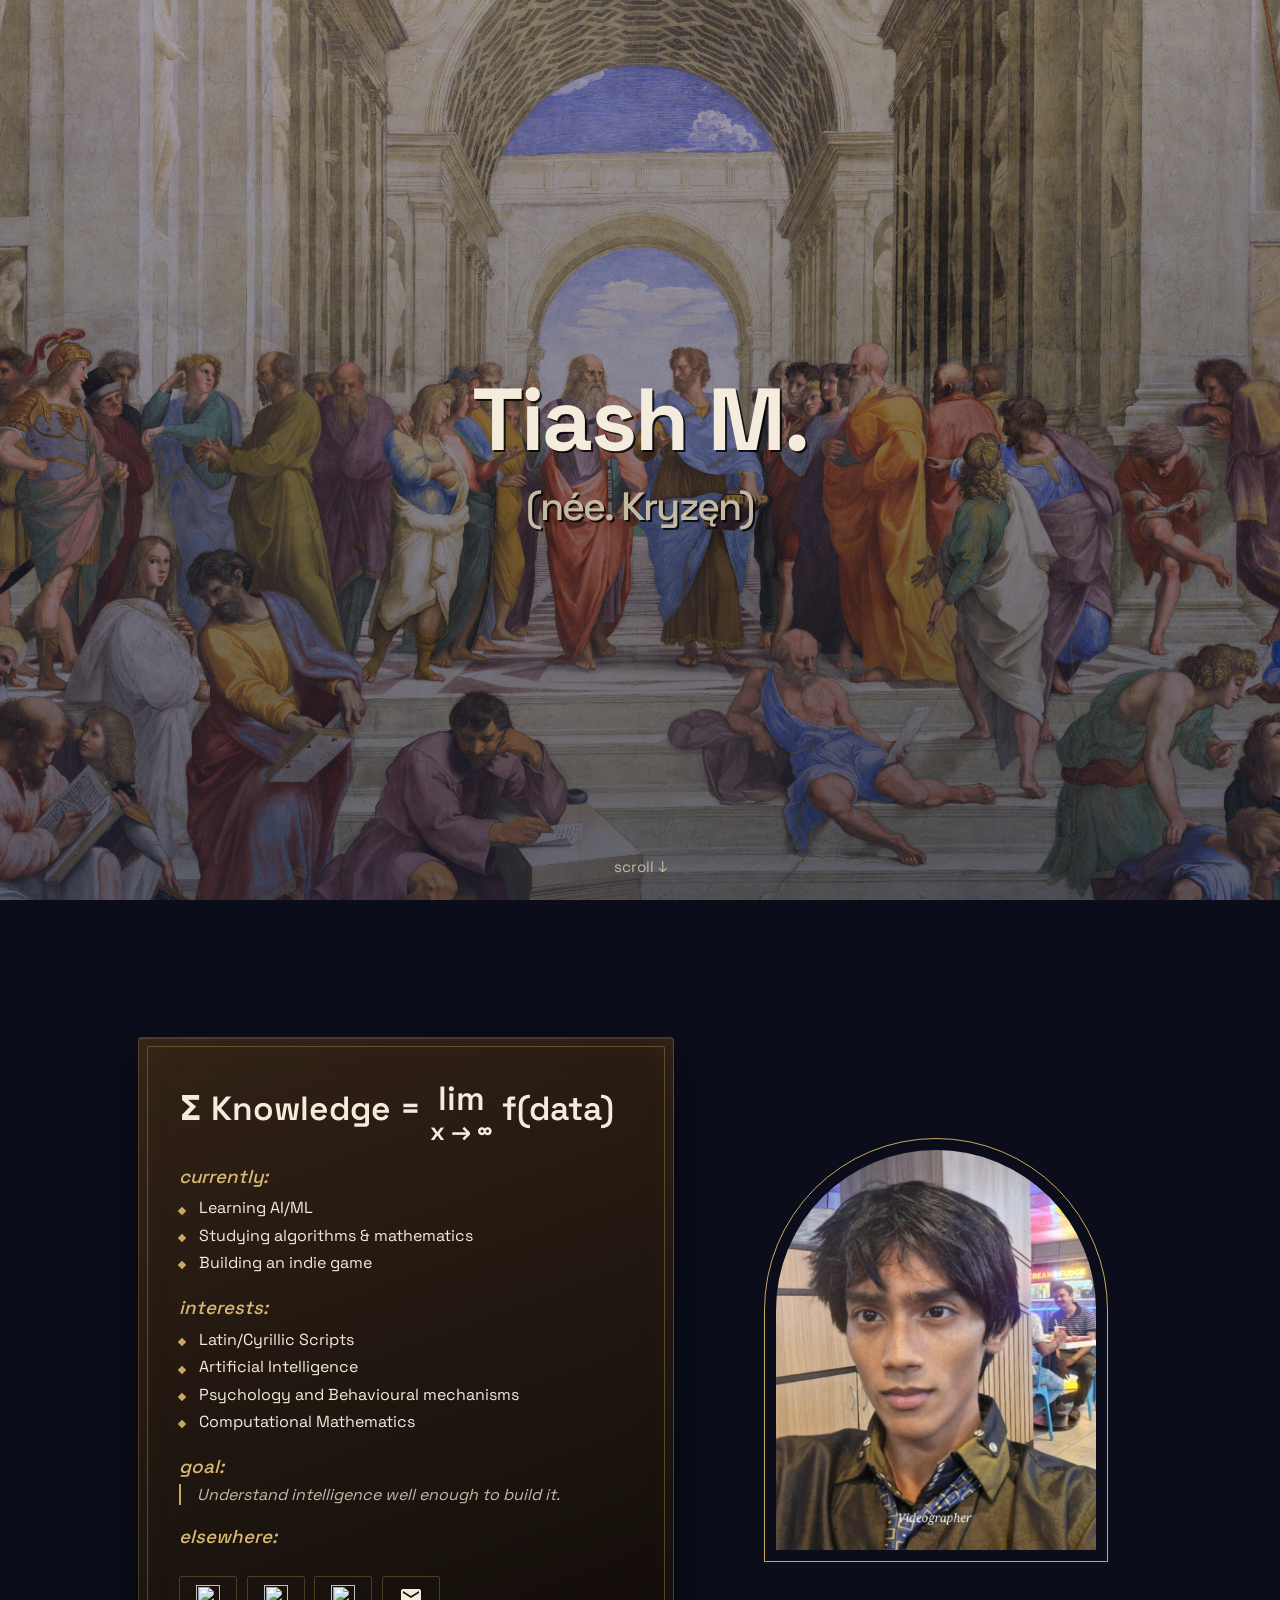
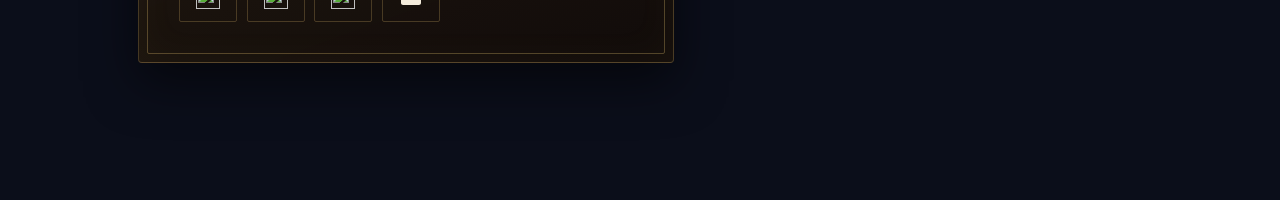
==== index.html @ 487437c9 "first commit" ====
<!DOCTYPE html>
<html lang="en">

<head>
    <meta charset="UTF-8">
    <meta name="viewport" content="width=device-width, initial-scale=1">
    <title>Neuralized</title>
    <link rel="icon"
        href="data:image/svg+xml,<svg xmlns='http://www.w3.org/2000/svg' viewBox='0 0 100 100'><text y='.9em' font-size='90'>🧠</text></svg>">
    <link rel="preconnect" href="https://fonts.googleapis.com">
    <link rel="preconnect" href="https://fonts.gstatic.com" crossorigin>
    <link href="https://fonts.googleapis.com/css2?family=Space+Grotesk:wght@400;500;700&display=swap" rel="stylesheet">
    <link rel="preload" as="image" href="assets/bg.jpg" fetchpriority="high">
    <link rel="stylesheet" href="style.css">
    <script>
        if ('scrollRestoration' in history) history.scrollRestoration = 'manual';
    </script>
</head>

<body>
    <main>
        <section id="hero">
            <h1 id="intro">Tiash M. <span>(née. Kryzęn)</span></h1>
            <a id="scroll-hint" href="#portfolio" aria-label="Scroll to details">scroll ↓</a>
        </section>

        <section id="portfolio">
            <div id="details" class="reveal from-left">
                <h2>Σ Knowledge = <div
                        style="display: inline-flex; flex-direction: column; align-items: center; vertical-align: middle;">
                        <span>lim</span>
                        <span style="font-size: 0.75em; line-height: 1;">x &rarr; &infin;</span>
                    </div> f(data)</h2>

                <h3><em>currently:</em></h3>
                <ul>
                    <li>Learning AI/ML</li>
                    <li>Studying algorithms &amp; mathematics</li>
                    <li>Building an indie game</li>
                </ul>

                <h3><em>interests:</em></h3>
                <ul>
                    <li>Latin/Cyrillic Scripts</li>
                    <li>Artificial Intelligence</li>
                    <li>Psychology and Behavioural mechanisms</li>
                    <li>Computational Mathematics</li>
                </ul>

                <h3><em>goal:</em></h3>
                <blockquote>Understand intelligence well enough to build it.</blockquote>
                <h3><em>elsewhere:</em></h3>
                <nav id="socials" aria-label="Social links">
                    <a href="https://codeforces.com/profile/neuralized" target="_blank" rel="noopener"
                        aria-label="Codeforces">
                        <img src="https://cdn.simpleicons.org/codeforces" alt="" width="24" height="24">
                    </a>
                    <a href="https://github.com/Neuralized3" target="_blank" rel="noopener" aria-label="GitHub">
                        <img src="https://cdn.simpleicons.org/github/white" alt="" width="24" height="24">
                    </a> <a href="https://monkeytype.com/profile/neuralized" target="_blank" rel="noopener"
                        aria-label="Monkeytype">
                        <img src="https://cdn.simpleicons.org/monkeytype" alt="" width="24" height="24">
                    </a>
                    <a href="mailto:officiallyneuralized@gmail.com" aria-label="Email">
                        <!-- Mail icon using standard SVG -->
                        <svg width="24" height="24" viewBox="0 0 24 24" fill="currentColor" aria-hidden="true">
                            <path
                                d="M20 4H4c-1.1 0-1.99.9-1.99 2L2 18c0 1.1.9 2 2 2h16c1.1 0 2-.9 2-2V6c0-1.1-.9-2-2-2zm0 4l-8 5-8-5V6l8 5 8-5v2z" />
                        </svg>
                    </a>
                </nav>
            </div>

            <figure id="pic" class="reveal from-right">
                <img src="assets/pfp.jpg" alt="Tiash M." decoding="async">
            </figure>
        </section>
    </main>

    <script>
        (() => {
            const reveals = document.querySelectorAll('.reveal');
            const portfolio = document.getElementById('portfolio');
            const reduce = matchMedia('(prefers-reduced-motion: reduce)').matches;

            document.getElementById('scroll-hint').addEventListener('click', (e) => {
                e.preventDefault();
                portfolio.scrollIntoView({ behavior: reduce ? 'auto' : 'smooth' });
            });

            if (!('IntersectionObserver' in window)) {
                reveals.forEach((el) => el.classList.add('show'));
                return;
            }

            const revealIO = new IntersectionObserver((entries, io) => {
                for (const e of entries) {
                    if (!e.isIntersecting) continue;
                    e.target.classList.add('show');
                    io.unobserve(e.target);
                }
            }, { threshold: 0.2 });
            reveals.forEach((el) => revealIO.observe(el));

            new IntersectionObserver(([e]) => {
                document.body.classList.toggle('dim', e.intersectionRatio < 0.5);
            }, { threshold: 0.5 }).observe(document.getElementById('hero'));
        })();
    </script>
</body>

</html>
---- style.css ----
*,
*::before,
*::after {
    padding: 0;
    margin: 0;
    box-sizing: border-box;
}

:root {
    --ink: #f4ecdc;
    --muted: #c4b9a3;
    --accent: #d9b871;
    --gold: #c9a961;
    --gold-soft: rgba(201, 169, 97, 0.35);
    --border: rgba(201, 169, 97, 0.28);
}

body {
    font-family: "Space Grotesk", system-ui, -apple-system, "Segoe UI", sans-serif;
    color: var(--ink);
    background: #0b0e1a;
}

main {
    overflow-x: clip;
}

body::before,
body::after {
    content: "";
    position: fixed;
    top: 0;
    left: 0;
    width: 100%;
    height: 100vh;
    height: 100lvh;
    pointer-events: none;
}

body::before {
    z-index: -2;
    background:
        linear-gradient(rgba(6, 9, 20, 0.35), rgba(6, 9, 20, 0.6)),
        url("assets/bg.jpg") center / cover no-repeat;
}

body::after {
    z-index: -1;
    background: #050813;
    opacity: 0;
    transition: opacity 0.6s ease;
}

body.dim::after {
    opacity: 0.45;
}

#hero,
#portfolio {
    min-height: 100vh;
    min-height: 100svh;
}

#hero {
    display: flex;
    flex-direction: column;
    align-items: center;
    justify-content: center;
    text-align: center;
    padding: 2rem 1.25rem;
    position: relative;
}

#intro {
    font-size: clamp(2.25rem, 9vw, 5.5rem);
    font-weight: 700;
    line-height: 1.1;
    letter-spacing: -0.02em;
    text-shadow: 2px 2px 0 rgba(0, 0, 0, 0.8);
    animation: rise 1s ease-out both;
}

#intro span {
    display: block;
    margin-top: 0.4em;
    font-size: 0.45em;
    font-weight: 500;
    color: var(--muted);
}

#scroll-hint {
    position: absolute;
    bottom: calc(1.5rem + env(safe-area-inset-bottom, 0px));
    color: var(--muted);
    text-decoration: none;
    font-size: 0.95rem;
    animation: bob 2s ease-in-out infinite;
}

body.dim #scroll-hint {
    animation-play-state: paused;
}

#portfolio {
    width: 100%;
    max-width: 1100px;
    margin: 0 auto;
    padding: clamp(2rem, 6vh, 4rem) clamp(1.25rem, 6vw, 3rem);
    display: grid;
    grid-template-columns: 1.3fr 1fr;
    gap: 3.5rem;
    align-items: center;
    align-content: center;
}

#details {
    position: relative;
    padding: clamp(1.5rem, 3.5vw, 2.5rem);
    background: linear-gradient(160deg, rgba(60, 40, 22, 0.78), rgba(18, 12, 8, 0.88));
    border: 1px solid var(--border);
    border-radius: 4px;
    box-shadow:
        0 18px 50px rgba(0, 0, 0, 0.55),
        inset 0 1px 0 rgba(255, 236, 190, 0.12),
        inset 0 0 40px rgba(201, 169, 97, 0.05);
}

#details::before {
    content: "";
    position: absolute;
    inset: 8px;
    border: 1px solid var(--gold-soft);
    border-radius: 2px;
    pointer-events: none;
}

#details h2 {
    font-size: clamp(1.4rem, 3.2vw, 2.1rem);
    line-height: 1.25;
    margin-bottom: 1.25rem;
    font-weight: 600;
}

#details h3 {
    margin: 1.25rem 0 0.4rem;
    font-weight: 500;
    color: var(--accent);
}

#details ul {
    list-style: none;
}

#details li {
    padding: 0.2rem 0 0.2rem 1.25rem;
    position: relative;
}

#details li::before {
    content: "";
    position: absolute;
    left: 0;
    top: 0.85em;
    width: 6px;
    height: 6px;
    transform: rotate(45deg);
    background: var(--gold);
}

blockquote {
    padding-left: 1rem;
    border-left: 2px solid var(--gold);
    color: var(--muted);
    font-style: italic;
}

#socials {
    display: flex;
    flex-wrap: wrap;
    gap: 0.6rem;
    margin-top: 1.75rem;
}

#socials a {
    padding: 0.5rem 1rem;
    border: 1px solid var(--border);
    border-radius: 2px;
    color: var(--ink);
    text-decoration: none;
    font-size: 0.95rem;
    transition: background 0.2s, color 0.2s, border-color 0.2s;
}

#socials a:hover,
#socials a:focus-visible {
    background: var(--gold);
    border-color: var(--gold);
    color: #14100a;
    outline: none;
}

#pic {
    position: relative;
    width: min(100%, 320px);
    margin: 0 auto;
}

#pic img {
    display: block;
    width: 100%;
    aspect-ratio: 4 / 5;
    object-fit: cover;
    object-position: center 20%;
    border-radius: 999px 999px 0 0;
}

#pic::after {
    content: "";
    position: absolute;
    inset: -12px;
    border: 1px solid var(--gold);
    border-radius: 999px 999px 0 0;
    pointer-events: none;
}

.reveal {
    opacity: 0;
    transition: opacity 0.8s ease, transform 0.8s ease;
}
.from-left  { transform: translateX(-60px); }
.from-right { transform: translateX(60px); }
.reveal.show {
    opacity: 1;
    transform: none;
}
#pic.reveal { transition-delay: 0.15s; }

@keyframes rise {
    from { opacity: 0; transform: translateY(20px); }
    to   { opacity: 1; transform: none; }
}
@keyframes bob {
    0%, 100% { transform: translateY(0); }
    50%      { transform: translateY(6px); }
}

@media (min-width: 721px) and (max-width: 1024px) {
    #portfolio {
        grid-template-columns: 1.2fr 1fr;
        gap: 2.5rem;
        padding-inline: 2rem;
    }
    #pic {
        width: 100%;
        max-width: 300px;
    }
}

@media (max-width: 720px) {
    #portfolio {
        grid-template-columns: minmax(0, 1fr);
        justify-items: center;
        gap: 2.25rem;
        padding: 2.5rem clamp(1.5rem, 9vw, 3rem);
    }

    #pic {
        order: -1;
        width: min(42vw, 190px);
    }

    #details {
        width: min(100%, 440px);
        padding: 1.4rem 1.5rem;
        font-size: 0.95rem;
    }
    #details::before { inset: 6px; }
    #details h2 { font-size: clamp(1.2rem, 5vw, 1.55rem); margin-bottom: 0.9rem; }
    #details h3 { margin: 0.9rem 0 0.3rem; font-size: 1rem; }
    #socials { margin-top: 1.25rem; gap: 0.5rem; }
    #socials a { padding: 0.4rem 0.8rem; font-size: 0.85rem; }

    .from-left, .from-right { transform: translateY(40px); }
}

@media (prefers-reduced-motion: reduce) {
    #intro, #scroll-hint { animation: none; }
    body::after { transition: none; }
    .reveal { transition: none; opacity: 1; transform: none; }
}
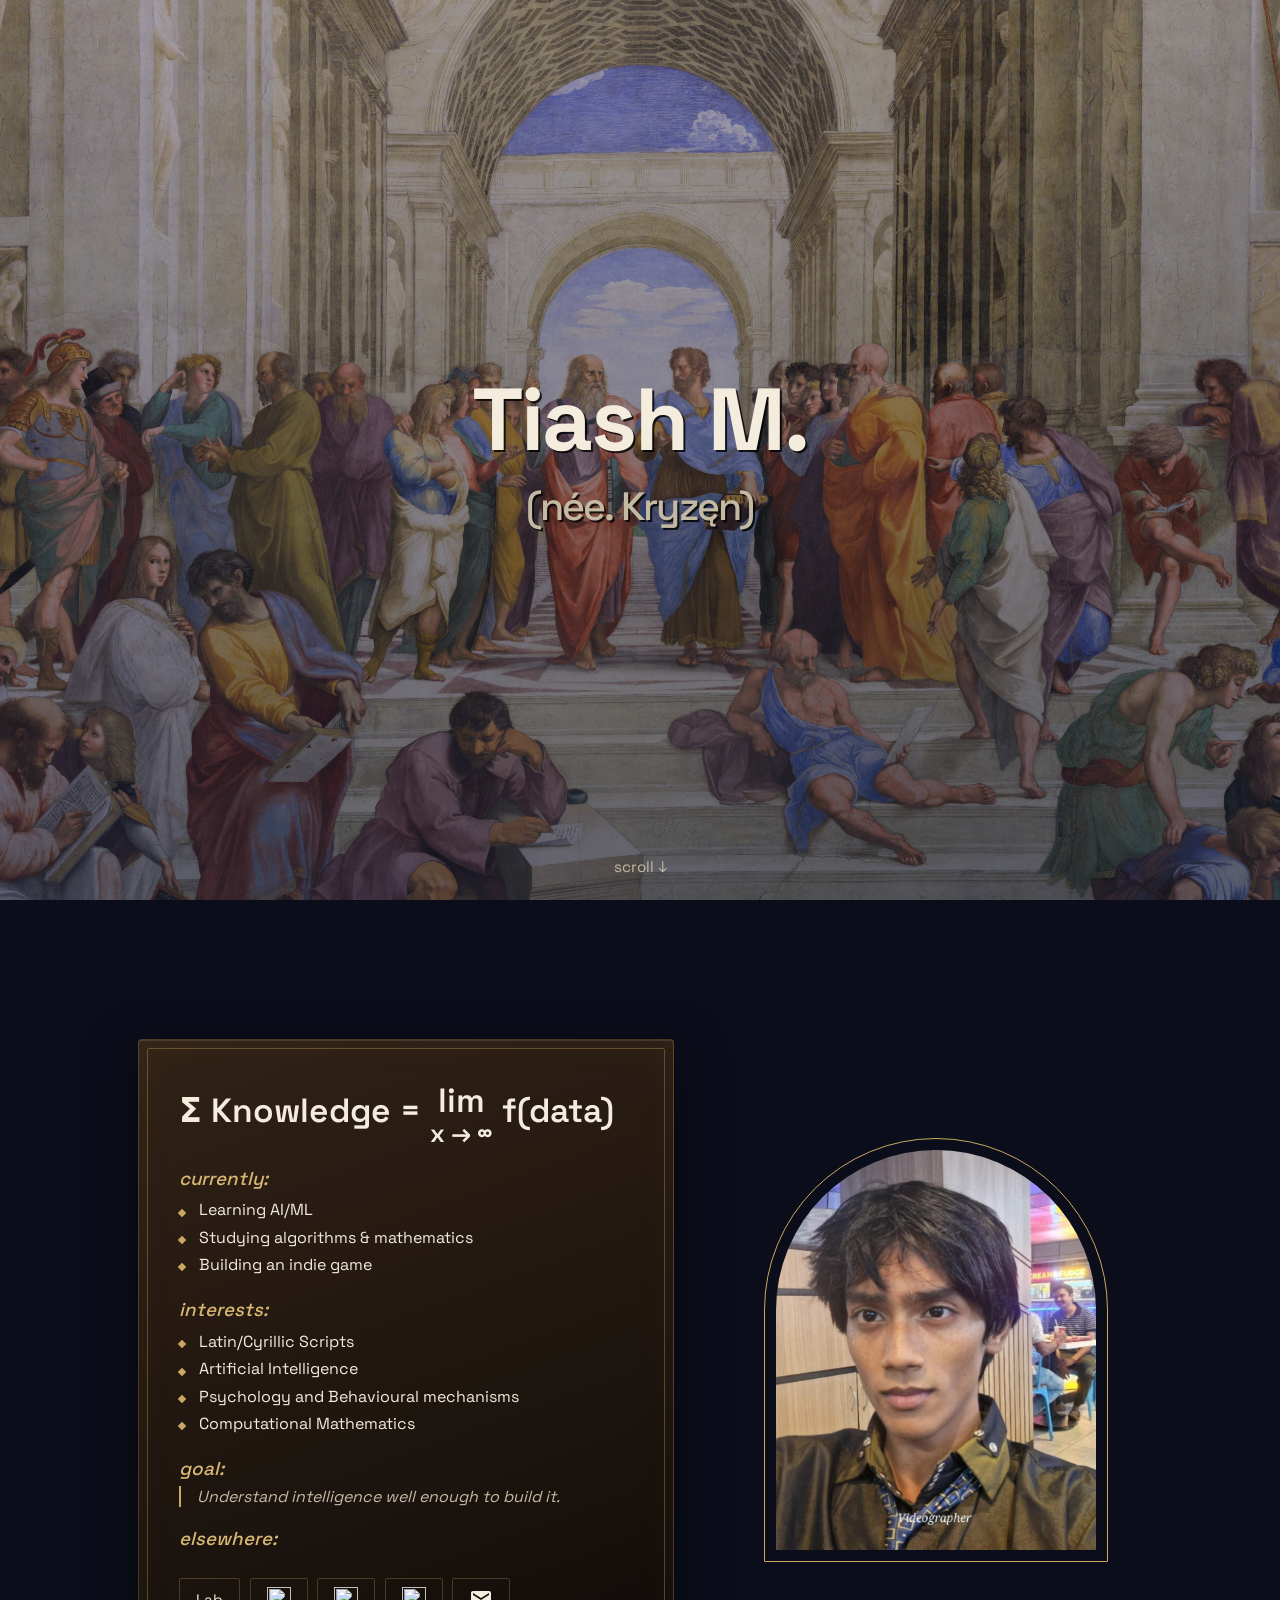
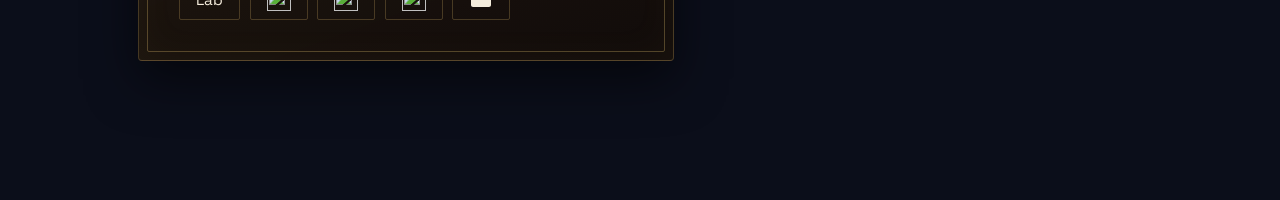
==== commit bc0b4bb1: "Initial commit" ====
--- a/index.html
+++ b/index.html
@@ -51,6 +51,9 @@
                 <blockquote>Understand intelligence well enough to build it.</blockquote>
                 <h3><em>elsewhere:</em></h3>
                 <nav id="socials" aria-label="Social links">
+                    <a href="lab/index.html">
+                        Lab
+                    </a>
                     <a href="https://codeforces.com/profile/neuralized" target="_blank" rel="noopener"
                         aria-label="Codeforces">
                         <img src="https://cdn.simpleicons.org/codeforces" alt="" width="24" height="24">
--- a/style.css
+++ b/style.css
@@ -182,6 +182,8 @@
 }
 
 #socials a {
+    display: flex;
+    align-items: center;
     padding: 0.5rem 1rem;
     border: 1px solid var(--border);
     border-radius: 2px;
@@ -227,21 +229,46 @@
     opacity: 0;
     transition: opacity 0.8s ease, transform 0.8s ease;
 }
-.from-left  { transform: translateX(-60px); }
-.from-right { transform: translateX(60px); }
+
+.from-left {
+    transform: translateX(-60px);
+}
+
+.from-right {
+    transform: translateX(60px);
+}
+
 .reveal.show {
     opacity: 1;
     transform: none;
 }
-#pic.reveal { transition-delay: 0.15s; }
+
+#pic.reveal {
+    transition-delay: 0.15s;
+}
 
 @keyframes rise {
-    from { opacity: 0; transform: translateY(20px); }
-    to   { opacity: 1; transform: none; }
-}
+    from {
+        opacity: 0;
+        transform: translateY(20px);
+    }
+
+    to {
+        opacity: 1;
+        transform: none;
+    }
+}
+
 @keyframes bob {
-    0%, 100% { transform: translateY(0); }
-    50%      { transform: translateY(6px); }
+
+    0%,
+    100% {
+        transform: translateY(0);
+    }
+
+    50% {
+        transform: translateY(6px);
+    }
 }
 
 @media (min-width: 721px) and (max-width: 1024px) {
@@ -250,6 +277,7 @@
         gap: 2.5rem;
         padding-inline: 2rem;
     }
+
     #pic {
         width: 100%;
         max-width: 300px;
@@ -274,17 +302,51 @@
         padding: 1.4rem 1.5rem;
         font-size: 0.95rem;
     }
-    #details::before { inset: 6px; }
-    #details h2 { font-size: clamp(1.2rem, 5vw, 1.55rem); margin-bottom: 0.9rem; }
-    #details h3 { margin: 0.9rem 0 0.3rem; font-size: 1rem; }
-    #socials { margin-top: 1.25rem; gap: 0.5rem; }
-    #socials a { padding: 0.4rem 0.8rem; font-size: 0.85rem; }
-
-    .from-left, .from-right { transform: translateY(40px); }
+
+    #details::before {
+        inset: 6px;
+    }
+
+    #details h2 {
+        font-size: clamp(1.2rem, 5vw, 1.55rem);
+        margin-bottom: 0.9rem;
+    }
+
+    #details h3 {
+        margin: 0.9rem 0 0.3rem;
+        font-size: 1rem;
+    }
+
+    #socials {
+        margin-top: 1.25rem;
+        gap: 0.5rem;
+    }
+
+    #socials a {
+        padding: 0.4rem 0.8rem;
+        font-size: 0.85rem;
+    }
+
+    .from-left,
+    .from-right {
+        transform: translateY(40px);
+    }
 }
 
 @media (prefers-reduced-motion: reduce) {
-    #intro, #scroll-hint { animation: none; }
-    body::after { transition: none; }
-    .reveal { transition: none; opacity: 1; transform: none; }
+
+    #intro,
+    #scroll-hint {
+        animation: none;
+    }
+
+    body::after {
+        transition: none;
+    }
+
+    .reveal {
+        transition: none;
+        opacity: 1;
+        transform: none;
+    }
 }
